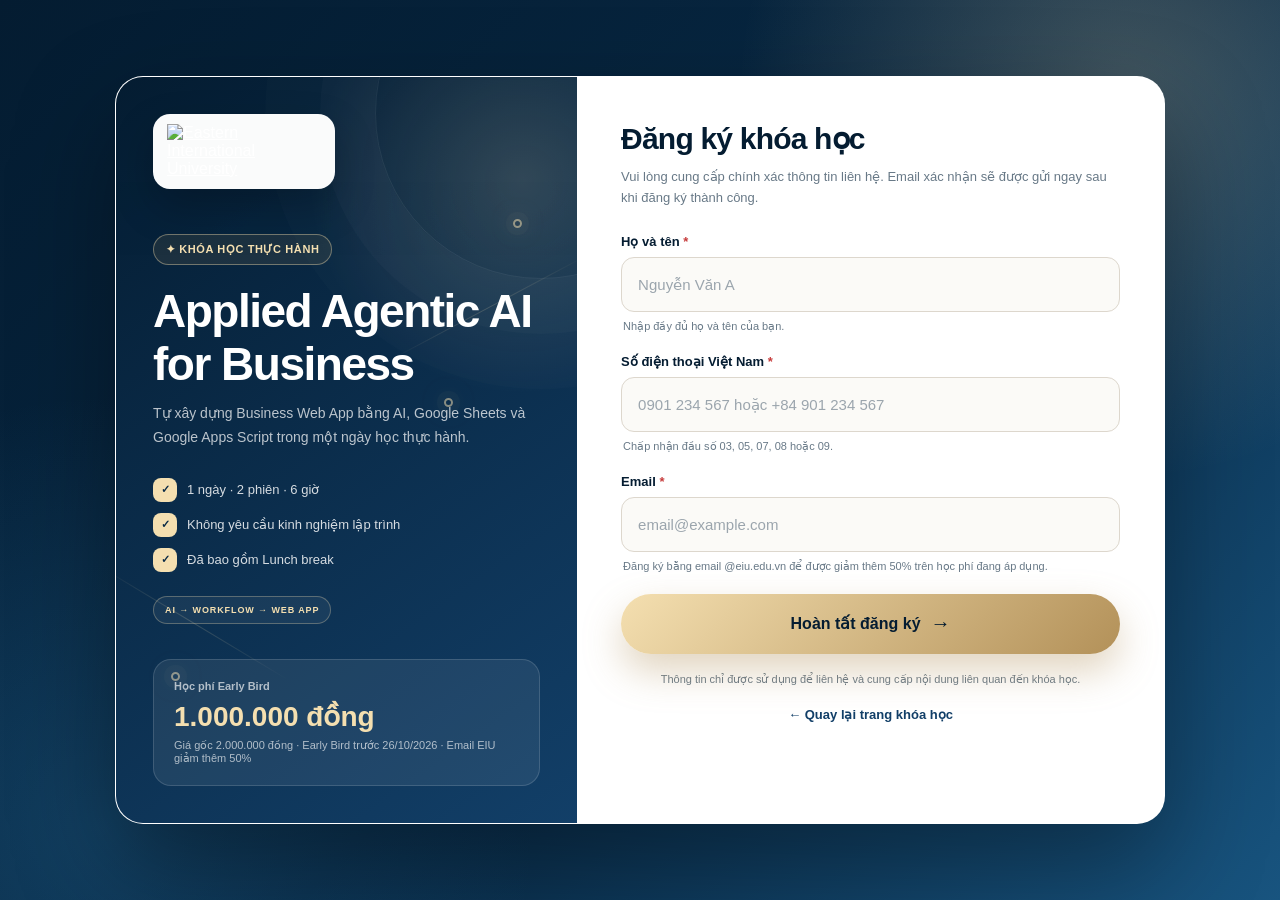
==== public/register/index.html @ 5940f8a1 "Add files via upload" ====
<!DOCTYPE html>
<html lang="vi">
<head>
  <base target="_top">

  <meta charset="UTF-8">

  <meta
    name="viewport"
    content="width=device-width, initial-scale=1, viewport-fit=cover"
  >

  <meta
    name="description"
    content="Đăng ký khóa học Applied Agentic AI for Business tại EIU."
  >

  <meta
    name="theme-color"
    content="#082945"
  >

  <link rel="icon" href="/assets/logo-eiu.png" type="image/png">

  <title>Đăng ký khóa học</title>

  <style>
    :root {
      --navy-950: #041c31;
      --navy-900: #082945;
      --navy-800: #123f68;
      --navy-700: #18547f;

      --gold-700: #9d7944;
      --gold-600: #b39159;
      --gold-300: #e9ca8b;
      --gold-200: #f4dfb0;

      --white: #ffffff;
      --cream: #f7f4ed;
      --cream-soft: #fbfaf7;

      --text: #17324a;
      --muted: #687987;
      --border: #ddd7cd;

      --success: #168357;
      --warning: #a76d13;
      --error: #c63a3a;
    }

    * {
      box-sizing: border-box;
    }

    body,
    button,
    input {
      font-family:
        Inter,
        -apple-system,
        BlinkMacSystemFont,
        "Segoe UI",
        Arial,
        sans-serif;
    }

    body {
      min-width: 320px;
      min-height: 100vh;

      margin: 0;
      padding: 28px;

      display: grid;
      place-items: center;

      color: var(--text);

      background:
        radial-gradient(
          circle at 88% 10%,
          rgba(244, 223, 176, 0.24),
          transparent 28%
        ),

        radial-gradient(
          circle at 8% 92%,
          rgba(45, 127, 180, 0.28),
          transparent 30%
        ),

        linear-gradient(
          135deg,
          var(--navy-950),
          var(--navy-900) 55%,
          var(--navy-700)
        );

      -webkit-font-smoothing: antialiased;
    }

    a {
      color: inherit;
    }

    .register-shell {
      width: min(1050px, 100%);

      display: grid;

      grid-template-columns:
        minmax(320px, 0.88fr)
        minmax(430px, 1.12fr);

      overflow: hidden;

      border:
        1px solid
        rgba(255, 255, 255, 0.16);

      border-radius: 28px;

      background: var(--white);

      box-shadow:
        0 42px 100px
        rgba(0, 0, 0, 0.34);
    }

    /* COURSE PANEL */

    .course-panel {
      position: relative;

      overflow: hidden;

      display: flex;
      flex-direction: column;

      padding: 37px;

      color: var(--white);

      background:
        radial-gradient(
          circle at 88% 14%,
          rgba(244, 223, 176, 0.17),
          transparent 28%
        ),

        linear-gradient(
          145deg,
          var(--navy-950),
          var(--navy-800)
        );
    }

    .course-panel::before {
      content: "";

      position: absolute;

      top: -130px;
      right: -130px;

      width: 330px;
      height: 330px;

      border:
        1px solid
        rgba(255, 255, 255, 0.07);

      border-radius: 50%;

      box-shadow:
        0 0 0 55px
        rgba(255, 255, 255, 0.021),

        0 0 0 110px
        rgba(255, 255, 255, 0.012);
    }

    .logo-box {
      position: relative;
      z-index: 2;

      width: fit-content;

      display: inline-flex;
      align-items: center;
      justify-content: center;

      min-height: 70px;

      padding: 10px 14px;

      overflow: hidden;

      border-radius: 17px;

      background:
        rgba(255, 255, 255, 0.98);

      box-shadow:
        0 17px 40px
        rgba(0, 0, 0, 0.22);
    }

    .official-logo {
      display: block;

      width: 154px;
      height: auto;

      object-fit: contain;
    }

    .course-content {
      position: relative;
      z-index: 2;

      margin-top: 45px;
    }

    .course-label {
      display: inline-flex;
      align-items: center;

      gap: 7px;

      padding: 8px 12px;

      color: var(--gold-200);

      border:
        1px solid
        rgba(244, 223, 176, 0.40);

      border-radius: 999px;

      background:
        rgba(179, 145, 89, 0.12);

      font-size: 11px;
      font-weight: 800;
      letter-spacing: 0.6px;

      text-transform: uppercase;
    }

    .course-content h1 {
      margin: 20px 0 11px;

      font-size:
        clamp(
          32px,
          4vw,
          46px
        );

      line-height: 1.15;
      letter-spacing: -1.5px;
    }

    .course-content > p {
      margin: 0;

      color:
        rgba(255, 255, 255, 0.72);

      font-size: 14px;
      line-height: 1.7;
    }

    .course-features {
      display: grid;

      gap: 11px;

      margin-top: 28px;
    }

    .course-feature {
      display: flex;
      align-items: center;

      gap: 10px;

      color:
        rgba(255, 255, 255, 0.83);

      font-size: 13px;
    }

    .feature-check {
      width: 24px;
      height: 24px;

      display: grid;
      place-items: center;

      flex: 0 0 auto;

      color: var(--navy-900);

      border-radius: 8px;

      background: var(--gold-200);

      font-size: 11px;
      font-weight: 900;
    }

    .price-summary {
      position: relative;
      z-index: 2;

      margin-top: auto;
      padding-top: 35px;
    }

    .price-box {
      padding: 20px;

      border:
        1px solid
        rgba(255, 255, 255, 0.14);

      border-radius: 18px;

      background:
        rgba(255, 255, 255, 0.075);
    }

    .price-box small {
      display: block;

      color:
        rgba(255, 255, 255, 0.66);

      font-size: 11px;
      font-weight: 700;
    }

    .current-price {
      display: block;

      margin-top: 7px;

      color: var(--gold-200);

      font-size: 28px;
      line-height: 1.2;
    }

    .price-description {
      display: block;

      margin-top: 6px;

      color:
        rgba(255, 255, 255, 0.65);

      font-size: 11px;

      transform-origin: left center;

      will-change:
        transform,
        opacity,
        text-shadow;

      animation:
        eiuOfferMoving
        1.8s ease-in-out infinite;
    }

    @keyframes eiuOfferMoving {
      0%,
      100% {
        transform:
          translateX(0)
          scale(1);

        opacity: 0.78;
        text-shadow: none;
      }

      50% {
        transform:
          translateX(7px)
          scale(1.035);

        opacity: 1;

        text-shadow:
          0 0 12px
          rgba(244, 223, 176, 0.72);
      }
    }

    .price-box.eiu-active {
      border-color:
        rgba(244, 223, 176, 0.55);

      background:
        rgba(179, 145, 89, 0.17);

      animation:
        priceHighlight
        0.55s ease;
    }

    @keyframes priceHighlight {
      0% {
        transform: scale(0.96);
      }

      60% {
        transform: scale(1.025);
      }

      100% {
        transform: scale(1);
      }
    }

    /* FORM PANEL */

    .form-panel {
      padding: 42px 44px;

      background: var(--white);
    }

    .form-heading {
      margin-bottom: 25px;
    }

    .form-heading h2 {
      margin: 0 0 8px;

      color: var(--navy-950);

      font-size: 30px;
      line-height: 1.3;
      letter-spacing: -0.8px;
    }

    .form-heading p {
      margin: 0;

      color: var(--muted);

      font-size: 13px;
      line-height: 1.65;
    }

    .field {
      margin-bottom: 18px;
    }

    label {
      display: block;

      margin-bottom: 8px;

      color: var(--navy-950);

      font-size: 13px;
      font-weight: 800;
    }

    .required {
      color: var(--error);
    }

    input {
      width: 100%;
      height: 55px;

      padding: 0 16px;

      color: var(--text);

      border:
        1px solid
        var(--border);

      border-radius: 13px;

      outline: none;

      background: var(--cream-soft);

      font-size: 15px;

      transition:
        border-color 0.2s ease,
        box-shadow 0.2s ease,
        background 0.2s ease;
    }

    input:hover {
      background: var(--white);
    }

    input:focus {
      border-color: var(--navy-800);

      background: var(--white);

      box-shadow:
        0 0 0 4px
        rgba(18, 63, 104, 0.10);
    }

    input.invalid {
      border-color: var(--error);

      box-shadow:
        0 0 0 4px
        rgba(198, 58, 58, 0.08);
    }

    input.valid {
      border-color: var(--success);
    }

    input::placeholder {
      color: #9ba5ad;
    }

    .field-help {
      min-height: 18px;

      margin: 6px 2px 0;

      color: var(--muted);

      font-size: 11px;
      line-height: 1.5;
    }

    .field-help.error {
      color: var(--error);
      font-weight: 650;
    }

    .field-help.success {
      color: var(--success);
      font-weight: 750;
    }

    .honeypot {
      position: absolute;

      left: -10000px;

      width: 1px;
      height: 1px;

      opacity: 0;

      pointer-events: none;
    }

    /* SUBMIT BUTTON */

    .submit-button {
      position: relative;

      width: 100%;
      min-height: 60px;

      display: flex;
      align-items: center;
      justify-content: center;

      gap: 10px;

      margin-top: 8px;
      padding: 15px 24px;

      overflow: hidden;

      color: var(--navy-950);

      border: 0;
      border-radius: 999px;

      background:
        linear-gradient(
          135deg,
          var(--gold-200),
          var(--gold-600)
        );

      box-shadow:
        0 17px 38px
        rgba(179, 145, 89, 0.39);

      font-size: 16px;
      font-weight: 900;

      cursor: pointer;

      transition:
        transform 0.2s ease,
        box-shadow 0.2s ease,
        opacity 0.2s ease;
    }

    .submit-button::before {
      content: "";

      position: absolute;

      top: 0;
      bottom: 0;
      left: -45%;

      width: 38%;

      background:
        linear-gradient(
          90deg,
          transparent,
          rgba(255, 255, 255, 0.55),
          transparent
        );

      transform: skewX(-18deg);

      animation:
        buttonShine
        3.2s ease-in-out infinite;
    }

    .submit-button:hover:not(:disabled) {
      transform: translateY(-3px);

      box-shadow:
        0 22px 46px
        rgba(179, 145, 89, 0.49);
    }

    .submit-button:disabled {
      opacity: 0.70;
      cursor: wait;
    }

    .button-content {
      position: relative;
      z-index: 2;

      display: flex;
      align-items: center;
      justify-content: center;

      gap: 10px;
    }

    .button-arrow {
      display: inline-block;

      font-size: 20px;

      animation:
        arrowMoving
        1.15s ease-in-out infinite;
    }

    @keyframes buttonShine {
      0%,
      40% {
        left: -45%;
      }

      70%,
      100% {
        left: 125%;
      }
    }

    @keyframes arrowMoving {
      0%,
      100% {
        transform: translateX(0);
      }

      50% {
        transform: translateX(6px);
      }
    }

    .spinner {
      width: 19px;
      height: 19px;

      display: none;

      border:
        2px solid
        rgba(8, 41, 69, 0.22);

      border-top-color: var(--navy-950);

      border-radius: 50%;

      animation:
        spinnerRotation
        0.72s linear infinite;
    }

    .submit-button.loading .spinner {
      display: block;
    }

    .submit-button.loading .button-arrow {
      display: none;
    }

    @keyframes spinnerRotation {
      to {
        transform: rotate(360deg);
      }
    }

    .processing-note {
      display: none;

      margin: 13px 0 0;

      color: var(--muted);

      text-align: center;

      font-size: 11px;
    }

    .processing-note.visible {
      display: block;
    }

    /* MESSAGES */

    .message {
      display: none;

      margin-bottom: 20px;
      padding: 14px 16px;

      border-radius: 12px;

      font-size: 13px;
      line-height: 1.55;
    }

    .message.visible {
      display: block;
    }

    .message.error {
      color: #982929;

      border:
        1px solid
        #efc3c3;

      background: #fff0f0;
    }

    .message.warning {
      color: #78500f;

      border:
        1px solid
        #ebd19e;

      background: #fff7e9;
    }

    .message-title {
      display: block;

      margin-bottom: 3px;

      font-weight: 900;
    }

    .privacy-note {
      margin: 17px 0 0;

      color: var(--muted);

      text-align: center;

      font-size: 11px;
      line-height: 1.6;
    }

    .back-row {
      margin-top: 17px;

      text-align: center;
    }

    .back-link {
      color: var(--navy-800);

      font-size: 13px;
      font-weight: 750;

      text-decoration: none;
    }

    .back-link:hover {
      text-decoration: underline;
    }

    /* SUCCESS PANEL */

    .success-panel {
      display: none;

      min-height: 500px;

      align-items: center;
      justify-content: center;

      text-align: center;
    }

    .success-panel.visible {
      display: flex;
    }

    .success-content {
      width: 100%;
      max-width: 480px;
    }

    .success-icon {
      width: 78px;
      height: 78px;

      display: grid;
      place-items: center;

      margin: 0 auto 20px;

      color: var(--white);

      border-radius: 50%;

      background: var(--success);

      box-shadow:
        0 15px 35px
        rgba(22, 131, 87, 0.27);

      font-size: 35px;
      font-weight: 900;
    }

    .success-panel h2 {
      margin: 0 0 10px;

      color: var(--navy-950);

      font-size: 29px;
      line-height: 1.3;
    }

    .success-panel p {
      margin: 0;

      color: var(--muted);

      line-height: 1.7;
    }

    .success-email {
      margin-top: 17px;
      padding: 13px 15px;

      border:
        1px solid
        #dbe7df;

      border-radius: 13px;

      color: #176747;

      background: #eefaf4;

      font-size: 12px;
      font-weight: 750;
    }

    .success-email.warning {
      color: #78500f;

      border-color: #ebd19e;

      background: #fff7e9;
    }

    .success-discount {
      display: none;

      margin-top: 14px;
      padding: 15px;

      color: #71500f;

      border:
        1px solid
        #ecd49c;

      border-radius: 14px;

      background: #fff7e4;

      font-size: 13px;
      font-weight: 750;
    }

    .success-discount.visible {
      display: block;
    }

    .success-back-link {
      display: inline-block;

      margin-top: 25px;

      color: var(--navy-800);

      font-size: 13px;
      font-weight: 800;

      text-decoration: none;
    }

    .success-back-link:hover {
      text-decoration: underline;
    }

    /* VIETQR */

    .payment-qr-card {
      display: none;

      margin-top: 18px;
      padding: 20px;

      border:
        1px solid
        var(--border);

      border-radius: 18px;

      background:
        linear-gradient(
          180deg,
          #ffffff,
          #fbfaf7
        );

      box-shadow:
        0 13px 32px
        rgba(8, 41, 69, 0.08);

      text-align: center;
    }

    .payment-qr-card.visible {
      display: block;
    }

    .payment-qr-card h3 {
      margin: 0 0 7px;

      color: var(--navy-950);

      font-size: 19px;
      line-height: 1.4;
    }

    .payment-qr-description {
      margin: 0;

      color: var(--muted);

      font-size: 12px;
      line-height: 1.6;
    }

    .payment-qr-code {
      width: 282px;
      min-height: 282px;

      display: grid;
      place-items: center;

      margin: 18px auto 0;
      padding: 10px;

      border:
        1px solid
        #e4ded4;

      border-radius: 16px;

      background: #ffffff;
    }

    .payment-qr-code img {
      display: block;

      width: 260px;
      height: 260px;

      max-width: 100%;

      margin: 0 auto;

      object-fit: contain;
    }

    .payment-qr-code.failed {
      display: none;
    }

    .qr-loading {
      color: var(--muted);

      font-size: 12px;
      line-height: 1.6;
    }

    .payment-download-hint {
      display: none;

      margin: 14px auto 0;

      max-width: 370px;

      color: var(--muted);

      font-size: 11px;
      line-height: 1.65;
    }

    .payment-download-hint.visible {
      display: block;
    }

    .download-qr-button,
    .manual-transfer-button {
      display: none;

      align-items: center;
      justify-content: center;

      gap: 8px;

      min-height: 48px;

      margin: 14px auto 0;
      padding: 11px 20px;

      border-radius: 999px;

      font-size: 13px;
      font-weight: 850;

      cursor: pointer;

      transition:
        transform 0.2s ease,
        box-shadow 0.2s ease,
        opacity 0.2s ease,
        background 0.2s ease;
    }

    .download-qr-button {
      color: var(--white);

      border: 0;

      background:
        linear-gradient(
          135deg,
          var(--navy-800),
          var(--navy-700)
        );

      box-shadow:
        0 13px 28px
        rgba(18, 63, 104, 0.24);
    }

    .manual-transfer-button {
      color: var(--navy-900);

      border:
        1px solid
        rgba(18, 63, 104, 0.24);

      background: var(--white);

      box-shadow:
        0 10px 24px
        rgba(18, 63, 104, 0.10);
    }

    .download-qr-button.visible,
    .manual-transfer-button.visible {
      display: inline-flex;
    }

    .download-qr-button:hover:not(:disabled),
    .manual-transfer-button:hover:not(:disabled) {
      transform: translateY(-2px);
    }

    .download-qr-button:hover:not(:disabled) {
      box-shadow:
        0 17px 34px
        rgba(18, 63, 104, 0.31);
    }

    .manual-transfer-button:hover:not(:disabled) {
      background: var(--cream-soft);

      box-shadow:
        0 14px 30px
        rgba(18, 63, 104, 0.16);
    }

    .download-qr-button:disabled,
    .manual-transfer-button:disabled {
      opacity: 0.65;
      cursor: wait;
    }

    .download-status {
      min-height: 17px;

      margin: 8px 0 0;

      color: var(--muted);

      font-size: 10px;
      line-height: 1.5;
    }

    .download-status.success {
      color: var(--success);
      font-weight: 700;
    }

    .download-status.warning {
      color: var(--warning);
      font-weight: 700;
    }

    /*
     * Thông tin dự phòng được ẩn.
     * Chỉ hiện khi ảnh VietQR không tải được.
     */
    .payment-details {
      display: none;

      gap: 9px;

      margin-top: 17px;

      text-align: left;
    }

    .payment-details.visible {
      display: grid;
    }

    .payment-detail-row {
      display: grid;

      grid-template-columns:
        minmax(135px, 0.8fr)
        minmax(0, 1.2fr);

      gap: 12px;
      align-items: start;

      padding: 10px 12px;

      border:
        1px solid
        #e8e3da;

      border-radius: 11px;

      background: #ffffff;

      font-size: 12px;
      line-height: 1.55;
    }

    .payment-detail-row span {
      color: var(--muted);
      font-weight: 650;
    }

    .payment-detail-row strong {
      color: var(--navy-950);

      overflow-wrap: anywhere;
    }

    .payment-detail-row.highlight {
      border-color: #ecd49c;

      background: #fff7e4;
    }

    .payment-detail-row.highlight strong {
      color: #71500f;
    }

    .payment-qr-note {
      display: none;

      margin: 14px 0 0;

      color: var(--error);

      font-size: 11px;
      font-weight: 650;
      line-height: 1.6;
    }

    .payment-qr-note.visible {
      display: block;
    }

    /* EIU DISCOUNT POPUP */

    .discount-overlay {
      position: fixed;
      z-index: 3000;

      inset: 0;

      display: grid;
      place-items: center;

      padding: 20px;

      opacity: 0;
      visibility: hidden;

      background:
        rgba(3, 22, 36, 0.70);

      backdrop-filter: blur(7px);

      transition:
        opacity 0.25s ease,
        visibility 0.25s ease;
    }

    .discount-overlay.visible {
      opacity: 1;
      visibility: visible;
    }

    .discount-popup {
      position: relative;

      width: min(440px, 100%);

      overflow: hidden;

      padding:
        33px 28px 30px;

      color: var(--text);

      border:
        1px solid
        rgba(255, 255, 255, 0.62);

      border-radius: 25px;

      background: var(--white);

      box-shadow:
        0 35px 85px
        rgba(0, 0, 0, 0.37);

      text-align: center;

      transform:
        translateY(18px)
        scale(0.94);

      transition:
        transform 0.27s ease;
    }

    .discount-overlay.visible
    .discount-popup {
      transform:
        translateY(0)
        scale(1);
    }

    .confetti {
      position: absolute;

      inset: 0;

      overflow: hidden;

      pointer-events: none;
    }

    .confetti span {
      position: absolute;

      top: -20px;

      width: 8px;
      height: 15px;

      border-radius: 3px;

      background: var(--gold-600);

      animation:
        confettiFall
        2.6s linear infinite;
    }

    .confetti span:nth-child(1) {
      left: 8%;
      animation-delay: 0.1s;
    }

    .confetti span:nth-child(2) {
      left: 20%;
      background: var(--navy-700);
      animation-delay: 0.8s;
    }

    .confetti span:nth-child(3) {
      left: 36%;
      background: #e56868;
      animation-delay: 0.3s;
    }

    .confetti span:nth-child(4) {
      left: 52%;
      background: #45a678;
      animation-delay: 1.1s;
    }

    .confetti span:nth-child(5) {
      left: 68%;
      background: var(--gold-300);
      animation-delay: 0.55s;
    }

    .confetti span:nth-child(6) {
      left: 82%;
      background: #2d7fb4;
      animation-delay: 1.4s;
    }

    .confetti span:nth-child(7) {
      left: 92%;
      background: #e56868;
      animation-delay: 0.25s;
    }

    @keyframes confettiFall {
      0% {
        opacity: 0;

        transform:
          translateY(-15px)
          rotate(0);
      }

      15% {
        opacity: 1;
      }

      100% {
        opacity: 0;

        transform:
          translateY(330px)
          rotate(540deg);
      }
    }

    .discount-icon {
      position: relative;
      z-index: 2;

      width: 82px;
      height: 82px;

      display: grid;
      place-items: center;

      margin: 0 auto 18px;

      border-radius: 50%;

      background:
        linear-gradient(
          145deg,
          #fff2c8,
          var(--gold-300)
        );

      box-shadow:
        0 15px 33px
        rgba(179, 145, 89, 0.29);

      font-size: 39px;

      animation:
        happyBounce
        1.1s ease-in-out infinite;
    }

    @keyframes happyBounce {
      0%,
      100% {
        transform:
          translateY(0)
          rotate(-2deg);
      }

      50% {
        transform:
          translateY(-7px)
          rotate(2deg);
      }
    }

    .discount-popup h2 {
      position: relative;
      z-index: 2;

      margin: 0 0 10px;

      color: var(--navy-950);

      font-size: 28px;
      line-height: 1.3;
    }

    .discount-popup p {
      position: relative;
      z-index: 2;

      margin: 0;

      color: var(--muted);

      line-height: 1.65;
    }

    .discount-price {
      position: relative;
      z-index: 2;

      margin-top: 18px;
      padding: 14px;

      border:
        1px solid
        #ecd49c;

      border-radius: 14px;

      color: #71500f;

      background: #fff7e4;

      font-weight: 900;
    }

    .popup-note {
      position: relative;
      z-index: 2;

      display: block;

      margin-top: 14px;

      color: var(--muted);

      font-size: 11px;
    }

    @media (max-width: 850px) {
      body {
        padding: 18px;
      }

      .register-shell {
        grid-template-columns: 1fr;

        max-width: 640px;
      }

      .course-panel {
        min-height: auto;
      }

      .price-summary {
        margin-top: 30px;
        padding-top: 0;
      }
    }

    @media (max-width: 580px) {
      body {
        display: block;

        padding: 10px;
      }

      .register-shell {
        border-radius: 21px;
      }

      .course-panel {
        padding:
          25px 22px 27px;
      }

      .logo-box {
        min-height: 60px;

        padding: 7px 10px;

        border-radius: 13px;
      }

      .official-logo {
        width: 130px;
      }

      .course-content {
        margin-top: 29px;
      }

      .course-content h1 {
        font-size: 33px;
      }

      .course-features {
        margin-top: 21px;
      }

      .form-panel {
        padding:
          30px 22px 32px;
      }

      .form-heading h2 {
        font-size: 26px;
      }

      .success-panel {
        min-height: 440px;
      }

      .payment-qr-card {
        padding: 17px 13px;
      }

      .payment-qr-code {
        width: 242px;
        min-height: 242px;
      }

      .payment-qr-code img {
        width: 220px;
        height: 220px;
      }

      .payment-detail-row {
        grid-template-columns: 1fr;

        gap: 3px;
      }

      .download-qr-button,
      .manual-transfer-button {
        width: 100%;
      }
    }

    @media (
      prefers-reduced-motion: reduce
    ) {
      *,
      *::before,
      *::after {
        animation-duration:
          0.01ms !important;

        animation-iteration-count:
          1 !important;

        scroll-behavior:
          auto !important;
      }
    }

    /* CLOUDFLARE EDITION — AI VISUAL ENHANCEMENTS */

    .course-ai-network {
      position: absolute;
      inset: 0;
      z-index: 1;
      overflow: hidden;
      pointer-events: none;
      opacity: .72;
    }

    .course-ai-network span {
      position: absolute;
      width: 9px;
      height: 9px;
      border: 2px solid rgba(244, 223, 176, .75);
      border-radius: 50%;
      box-shadow:
        0 0 0 7px rgba(244, 223, 176, .035),
        0 0 24px rgba(244, 223, 176, .38);
      animation: registerNodePulse 3.7s ease-in-out infinite;
    }

    .course-ai-network span:nth-child(1) { top: 19%; right: 12%; }
    .course-ai-network span:nth-child(2) { top: 43%; right: 27%; animation-delay: .9s; }
    .course-ai-network span:nth-child(3) { bottom: 19%; left: 12%; animation-delay: 1.8s; }

    .course-ai-network::before,
    .course-ai-network::after {
      content: "";
      position: absolute;
      width: 230px;
      height: 1px;
      background:
        linear-gradient(
          90deg,
          transparent,
          rgba(244, 223, 176, .26),
          transparent
        );
      animation: registerLineGlow 4.6s ease-in-out infinite;
    }

    .course-ai-network::before {
      top: 31%;
      right: -25px;
      transform: rotate(-28deg);
    }

    .course-ai-network::after {
      bottom: 27%;
      left: -40px;
      transform: rotate(31deg);
      animation-delay: 1.4s;
    }

    .course-content::after {
      content: "AI → WORKFLOW → WEB APP";
      display: inline-flex;
      margin-top: 24px;
      padding: 8px 11px;
      color: var(--gold-200);
      border: 1px solid rgba(244, 223, 176, .30);
      border-radius: 999px;
      background: rgba(255, 255, 255, .055);
      font-size: 9px;
      font-weight: 900;
      letter-spacing: .9px;
    }

    @keyframes registerNodePulse {
      0%, 100% { transform: scale(.72); opacity: .28; }
      50% { transform: scale(1.18); opacity: 1; }
    }

    @keyframes registerLineGlow {
      0%, 100% { opacity: .15; }
      50% { opacity: .78; }
    }

  </style>

  <link rel="stylesheet" href="/assets/motion.css">
</head>

<body>

  <main class="register-shell">

    <section class="course-panel">
      <div class="course-ai-network" aria-hidden="true">
        <span></span>
        <span></span>
        <span></span>
      </div>

      <a
        class="logo-box"
        href="/"
        aria-label="Quay lại trang khóa học"
      >
        <img
          class="official-logo"
          src="/assets/logo-eiu.png"
          width="219"
          height="79"
          alt="Eastern International University"
          decoding="async"
          fetchpriority="high"
        >
      </a>

      <div class="course-content">

        <div class="course-label">
          ✦ Khóa học thực hành
        </div>

        <h1>
          Applied Agentic AI for Business
        </h1>

        <p>
          Tự xây dựng Business Web App bằng AI,
          Google Sheets và Google Apps Script
          trong một ngày học thực hành.
        </p>

        <div class="course-features">

          <div class="course-feature">
            <span class="feature-check">✓</span>
            <span>1 ngày · 2 phiên · 6 giờ</span>
          </div>

          <div class="course-feature">
            <span class="feature-check">✓</span>
            <span>Không yêu cầu kinh nghiệm lập trình</span>
          </div>

          <div class="course-feature">
            <span class="feature-check">✓</span>
            <span>Đã bao gồm Lunch break</span>
          </div>

        </div>

      </div>

      <div class="price-summary">

        <div
          id="priceBox"
          class="price-box"
        >

          <small id="priceAudience">
            Học phí Early Bird
          </small>

          <strong
            id="currentPrice"
            class="current-price"
          >
            1.000.000 đồng
          </strong>

          <span
            id="priceDescription"
            class="price-description"
          >
            Giá gốc 2.000.000 đồng · Early Bird trước 26/10/2026 ·
            Email EIU giảm thêm 50%
          </span>

        </div>

      </div>

    </section>

    <section class="form-panel">

      <div id="formArea">

        <div class="form-heading">

          <h2>
            Đăng ký khóa học
          </h2>

          <p>
            Vui lòng cung cấp chính xác thông tin liên hệ.
            Email xác nhận sẽ được gửi ngay sau khi đăng ký thành công.
          </p>

        </div>

        <div
          id="message"
          class="message"
          role="alert"
          aria-live="polite"
        ></div>

        <form
          id="registrationForm"
          novalidate
        >

          <div class="field">

            <label for="fullName">
              Họ và tên
              <span class="required">*</span>
            </label>

            <input
              id="fullName"
              name="fullName"
              type="text"
              maxlength="100"
              autocomplete="name"
              placeholder="Nguyễn Văn A"
              required
            >

            <div
              id="fullNameHelp"
              class="field-help"
            >
              Nhập đầy đủ họ và tên của bạn.
            </div>

          </div>

          <div class="field">

            <label for="phone">
              Số điện thoại Việt Nam
              <span class="required">*</span>
            </label>

            <input
              id="phone"
              name="phone"
              type="tel"
              maxlength="18"
              autocomplete="tel"
              inputmode="tel"
              placeholder="0901 234 567 hoặc +84 901 234 567"
              required
            >

            <div
              id="phoneHelp"
              class="field-help"
            >
              Chấp nhận đầu số 03, 05, 07, 08 hoặc 09.
            </div>

          </div>

          <div class="field">

            <label for="email">
              Email
              <span class="required">*</span>
            </label>

            <input
              id="email"
              name="email"
              type="email"
              maxlength="150"
              autocomplete="email"
              inputmode="email"
              placeholder="email@example.com"
              required
            >

            <div
              id="emailHelp"
              class="field-help"
            >
              Đăng ký bằng email @eiu.edu.vn để được giảm thêm 50%
              trên học phí đang áp dụng.
            </div>

          </div>

          <div
            class="honeypot"
            aria-hidden="true"
          >

            <label for="website">
              Website
            </label>

            <input
              id="website"
              name="website"
              type="text"
              tabindex="-1"
              autocomplete="off"
            >

          </div>

          <button
            id="submitButton"
            class="submit-button"
            type="submit"
          >

            <span class="button-content">

              <span class="spinner"></span>

              <span id="buttonText">
                Hoàn tất đăng ký
              </span>

              <span
                class="button-arrow"
                aria-hidden="true"
              >
                →
              </span>

            </span>

          </button>

          <div
            id="processingNote"
            class="processing-note"
            aria-live="polite"
          >
            Hệ thống đang lưu thông tin
            và gửi email xác nhận…
          </div>

          <p class="privacy-note">
            Thông tin chỉ được sử dụng để liên hệ
            và cung cấp nội dung liên quan đến khóa học.
          </p>

          <div class="back-row">

            <a
              class="back-link"
              href="/"
            >
              ← Quay lại trang khóa học
            </a>

          </div>

        </form>

      </div>

      <div
        id="successPanel"
        class="success-panel"
        aria-live="polite"
      >

        <div class="success-content">

          <div class="success-icon">
            ✓
          </div>

          <h2>
            Đăng ký thành công
          </h2>

          <p id="successMessage">
            Thông tin của bạn đã được ghi nhận.
            Ban tổ chức sẽ liên hệ trong thời gian sớm nhất.
          </p>

          <div
            id="successEmail"
            class="success-email"
          >
            Email xác nhận đã được gửi
            đến địa chỉ bạn cung cấp.
          </div>

          <div
            id="successDiscount"
            class="success-discount"
          >
            🎉 Email EIU được giảm thêm 50% học phí.
          </div>

          <div
            id="paymentQrCard"
            class="payment-qr-card"
            aria-live="polite"
          >

            <h3 id="paymentQrTitle">
              Quét mã VietQR để chuyển khoản
            </h3>

            <p
              id="paymentQrDescription"
              class="payment-qr-description"
            >
              Ứng dụng ngân hàng sẽ tự điền người nhận,
              số tiền và nội dung chuyển khoản.
            </p>

            <div
              id="paymentQr"
              class="payment-qr-code"
              role="img"
              aria-label="Mã VietQR chuyển khoản học phí"
            >
              <span class="qr-loading">
                Đang tạo mã VietQR…
              </span>
            </div>

            <p
              id="paymentDownloadHint"
              class="payment-download-hint"
            >
              Nếu không tiện quét trực tiếp, bạn có thể lưu ảnh QR
              vào điện thoại rồi tải ảnh lên ứng dụng ngân hàng để thanh toán.
            </p>

            <button
              id="downloadQrButton"
              class="download-qr-button"
              type="button"
            >
              <span aria-hidden="true">📱</span>
              <span>Lưu ảnh vào điện thoại</span>
            </button>

            <button
              id="manualTransferButton"
              class="manual-transfer-button"
              type="button"
              aria-expanded="false"
              aria-controls="paymentDetails"
            >
              <span aria-hidden="true">⌨</span>
              <span id="manualTransferButtonText">
                Chuyển khoản thủ công
              </span>
            </button>

            <p
              id="downloadQrStatus"
              class="download-status"
              aria-live="polite"
            ></p>

            <!--
              Chỉ hiện nếu ảnh VietQR không tải được.
            -->
            <div
              id="paymentDetails"
              class="payment-details"
            >

              <div
                class="payment-detail-row highlight"
              >
                <span>Học phí</span>

                <strong id="paymentTuition">
                  Đang cập nhật
                </strong>
              </div>

              <div class="payment-detail-row">
                <span>Ngân hàng</span>

                <strong id="paymentBank">
                  BIDV
                </strong>
              </div>

              <div class="payment-detail-row">
                <span>Số tài khoản</span>

                <strong id="paymentAccount">
                  65010000556422
                </strong>
              </div>

              <div class="payment-detail-row">
                <span>Nội dung chuyển khoản</span>

                <strong id="paymentContent">
                  Đang cập nhật
                </strong>
              </div>

            </div>

            <p
              id="paymentQrNote"
              class="payment-qr-note"
            >
              Không thể tải mã VietQR.
              Vui lòng chuyển khoản theo thông tin hiển thị phía trên.
            </p>

          </div>

          <a
            class="success-back-link"
            href="/"
          >
            ← Quay lại trang khóa học
          </a>

        </div>

      </div>

    </section>

  </main>

  <div
    id="discountOverlay"
    class="discount-overlay"
    role="dialog"
    aria-modal="true"
    aria-labelledby="discountTitle"
    aria-describedby="discountDescription"
  >

    <div class="discount-popup">

      <div
        class="confetti"
        aria-hidden="true"
      >
        <span></span>
        <span></span>
        <span></span>
        <span></span>
        <span></span>
        <span></span>
        <span></span>
      </div>

      <div
        class="discount-icon"
        aria-hidden="true"
      >
        🎉
      </div>

      <h2 id="discountTitle">
        Chúc mừng bạn!
      </h2>

      <p id="discountDescription">
        Hệ thống đã nhận diện email EIU.
        Bạn được giảm thêm 50% trên mức học phí
        đang áp dụng.
      </p>

      <div id="discountPrice" class="discount-price">
        Học phí sau ưu đãi: 500.000 đồng
      </div>

      <span class="popup-note">
        Popup sẽ tự đóng sau vài giây.
        Bạn cũng có thể nhấp ra ngoài để đóng.
      </span>

    </div>

  </div>

  <script src="/assets/tuition-pricing.js"></script>
  <script>
    'use strict';

    /*
     * THÔNG TIN TÀI KHOẢN NHẬN HỌC PHÍ
     *
     * BIDV:
     * - Mã BIN VietQR: 970418
     * - Số tài khoản: 65010000556422
     */
    const PAYMENT_BANK_ID =
      '970418';

    const PAYMENT_BANK_NAME =
      'BIDV';

    const PAYMENT_ACCOUNT =
      '65010000556422';

    /*
     * Nội dung chuyển khoản có dạng:
     * TEN HOC VIEN EIUAA1234
     *
     * Trong đó 1234 là mã 4 số được tạo mới
     * cho từng lần đăng ký thành công.
     */
    const PAYMENT_REFERENCE_PREFIX =
      'EIUAA';

    /*
     * Lưu các mã đã sử dụng trên thiết bị này
     * để không lặp lại giữa các lần đăng ký.
     */
    const USED_PAYMENT_CODES_STORAGE_KEY =
      'eiuAgenticAiUsedPaymentCodesV1';

    /*
     * VietQR quy định nội dung chuyển khoản
     * tối đa 50 ký tự.
     */
    const MAX_TRANSFER_CONTENT_LENGTH =
      50;

    const registrationForm =
      document.getElementById(
        'registrationForm'
      );

    const formArea =
      document.getElementById(
        'formArea'
      );

    const fullNameInput =
      document.getElementById(
        'fullName'
      );

    const phoneInput =
      document.getElementById(
        'phone'
      );

    const emailInput =
      document.getElementById(
        'email'
      );

    const websiteInput =
      document.getElementById(
        'website'
      );

    const fullNameHelp =
      document.getElementById(
        'fullNameHelp'
      );

    const phoneHelp =
      document.getElementById(
        'phoneHelp'
      );

    const emailHelp =
      document.getElementById(
        'emailHelp'
      );

    const submitButton =
      document.getElementById(
        'submitButton'
      );

    const buttonText =
      document.getElementById(
        'buttonText'
      );

    const messageBox =
      document.getElementById(
        'message'
      );

    const processingNote =
      document.getElementById(
        'processingNote'
      );

    const successPanel =
      document.getElementById(
        'successPanel'
      );

    const successMessage =
      document.getElementById(
        'successMessage'
      );

    const successEmail =
      document.getElementById(
        'successEmail'
      );

    const successDiscount =
      document.getElementById(
        'successDiscount'
      );

    const paymentQrCard =
      document.getElementById(
        'paymentQrCard'
      );

    const paymentQr =
      document.getElementById(
        'paymentQr'
      );

    const paymentQrTitle =
      document.getElementById(
        'paymentQrTitle'
      );

    const paymentQrDescription =
      document.getElementById(
        'paymentQrDescription'
      );

    const paymentDownloadHint =
      document.getElementById(
        'paymentDownloadHint'
      );

    const downloadQrButton =
      document.getElementById(
        'downloadQrButton'
      );

    const downloadQrStatus =
      document.getElementById(
        'downloadQrStatus'
      );

    const manualTransferButton =
      document.getElementById(
        'manualTransferButton'
      );

    const manualTransferButtonText =
      document.getElementById(
        'manualTransferButtonText'
      );

    const paymentDetails =
      document.getElementById(
        'paymentDetails'
      );

    const paymentQrNote =
      document.getElementById(
        'paymentQrNote'
      );

    const paymentTuition =
      document.getElementById(
        'paymentTuition'
      );

    const paymentContent =
      document.getElementById(
        'paymentContent'
      );

    const paymentAccount =
      document.getElementById(
        'paymentAccount'
      );

    const paymentBank =
      document.getElementById(
        'paymentBank'
      );

    const discountOverlay =
      document.getElementById(
        'discountOverlay'
      );

    const discountPrice =
      document.getElementById(
        'discountPrice'
      );

    const priceBox =
      document.getElementById(
        'priceBox'
      );

    const priceAudience =
      document.getElementById(
        'priceAudience'
      );

    const currentPrice =
      document.getElementById(
        'currentPrice'
      );

    const priceDescription =
      document.getElementById(
        'priceDescription'
      );

    let isSubmitting =
      false;

    let progressTimer =
      null;

    let popupTimer =
      null;

    let discountPopupShown =
      false;

    updateEiuDiscount(false);
    window.setInterval(function () {
      if (!isSubmitting) updateEiuDiscount(false);
    }, 60000);
    document.addEventListener('visibilitychange', function () {
      if (!document.hidden && !isSubmitting) updateEiuDiscount(false);
    });

    /*
     * URL và tên tệp của QR hiện tại.
     */
    let currentQrUrl =
      '';

    let currentQrFileName =
      'VietQR-Agentic-AI.png';

    /*
     * Bộ nhớ dự phòng nếu trình duyệt
     * không cho phép sử dụng localStorage.
     */
    const usedPaymentCodesInMemory =
      new Set();

    fullNameInput.addEventListener(
      'input',
      function () {
        fullNameInput.value =
          fullNameInput.value
            .replace(
              /\s{2,}/g,
              ' '
            );

        clearFieldState(
          fullNameInput,
          fullNameHelp,
          'Nhập đầy đủ họ và tên của bạn.'
        );
      }
    );

    fullNameInput.addEventListener(
      'blur',
      validateFullName
    );

    phoneInput.addEventListener(
      'input',
      function () {
        phoneInput.value =
          phoneInput.value
            .replace(
              /[^\d+\s().-]/g,
              ''
            )
            .slice(
              0,
              18
            );

        clearFieldState(
          phoneInput,
          phoneHelp,
          'Chấp nhận đầu số 03, 05, 07, 08 hoặc 09.'
        );
      }
    );

    phoneInput.addEventListener(
      'blur',
      function () {
        validatePhone(
          true
        );
      }
    );

    emailInput.addEventListener(
      'input',
      function () {
        clearFieldState(
          emailInput,
          emailHelp,
          'Email @eiu.edu.vn giảm thêm 50% trên mức học phí đang áp dụng.'
        );

        updateEiuDiscount(
          false
        );
      }
    );

    emailInput.addEventListener(
      'blur',
      function () {
        validateEmail();

        updateEiuDiscount(
          true
        );
      }
    );

    registrationForm.addEventListener(
      'submit',
      function (event) {
        event.preventDefault();

        if (isSubmitting) {
          return;
        }

        hideMessage();

        const isNameValid =
          validateFullName();

        const isPhoneValid =
          validatePhone(
            true
          );

        const isEmailValid =
          validateEmail();

        if (
          !isNameValid ||
          !isPhoneValid ||
          !isEmailValid
        ) {
          showMessage(
            'Thông tin chưa hợp lệ',
            'Vui lòng kiểm tra lại các trường được đánh dấu.',
            'error'
          );

          focusFirstInvalidField();

          return;
        }

        /*
         * Tạo nội dung chuyển khoản trước khi gửi dữ liệu
         * để Code.gs lưu cùng dòng đăng ký trong Spreadsheet.
         */
        const submittedFullName =
          fullNameInput.value
            .replace(
              /\s+/g,
              ' '
            )
            .trim();

        const submittedTransferName =
          removeVietnameseDiacritics(
            submittedFullName
          )
            .toUpperCase()
            .replace(
              /[^A-Z0-9\s]/g,
              ' '
            )
            .replace(
              /\s+/g,
              ' '
            )
            .trim() ||
          'HOC VIEN';

        const submittedPaymentReference =
          PAYMENT_REFERENCE_PREFIX +
          generateUniqueFourDigitCode();

        const submittedMaximumNameLength =
          Math.max(
            1,
            MAX_TRANSFER_CONTENT_LENGTH -
            submittedPaymentReference.length -
            1
          );

        const submittedTransferContent =
          (
            submittedTransferName
              .substring(
                0,
                submittedMaximumNameLength
              )
              .trim() +
            ' ' +
            submittedPaymentReference
          )
            .replace(
              /\s+/g,
              ' '
            )
            .trim();

        const formData = {
          fullName:
            submittedFullName,

          phone:
            normalizeVietnamPhone(
              phoneInput.value
            ),

          email:
            emailInput.value
              .trim()
              .toLowerCase(),

          website:
            websiteInput.value
              .trim(),

          transferContent:
            submittedTransferContent
        };

        setLoading(
          true
        );

        fetch(
          '/api/register',
          {
            method:
              'POST',

            headers: {
              'Content-Type':
                'application/json',

              'Accept':
                'application/json'
            },

            cache:
              'no-store',

            body:
              JSON.stringify(
                formData
              )
          }
        )
          .then(
            async function (
              httpResponse
            ) {
              const responseText =
                await httpResponse.text();

              let responseData;

              try {
                responseData =
                  JSON.parse(
                    responseText
                  );

              } catch (parseError) {
                throw new Error(
                  'Máy chủ trả về dữ liệu không hợp lệ.'
                );
              }

              if (!httpResponse.ok) {
                throw new Error(
                  responseData &&
                  responseData.message
                    ? responseData.message
                    : 'Không thể kết nối máy chủ đăng ký.'
                );
              }

              return responseData;
            }
          )
          .then(
            handleRegistrationResponse
          )
          .catch(
            handleRegistrationFailure
          );
      }
    );

    downloadQrButton.addEventListener(
      'click',
      saveQrImageToPhone
    );

    manualTransferButton.addEventListener(
      'click',
      toggleManualTransferDetails
    );

    function handleRegistrationResponse(
      response
    ) {
      setLoading(
        false
      );

      if (
        response &&
        response.duplicate === true
      ) {
        showMessage(
          'Thông tin đã được đăng ký',
          response.message ||
            'Bạn không cần gửi lại biểu mẫu.',
          'warning'
        );

        return;
      }

      if (
        response &&
        response.busy === true
      ) {
        showMessage(
          'Hệ thống đang bận',
          response.message ||
            'Vui lòng thử lại sau vài giây.',
          'warning'
        );

        return;
      }

      if (
        !response ||
        response.success !== true
      ) {
        showMessage(
          'Chưa thể hoàn tất đăng ký',
          response &&
          response.message
            ? response.message
            : 'Vui lòng kiểm tra thông tin và thử lại.',
          'error'
        );

        return;
      }

      /*
       * Lưu tên trước khi reset form
       * để tạo nội dung chuyển khoản.
       */
      const registeredFullName =
        fullNameInput.value
          .replace(
            /\s+/g,
            ' '
          )
          .trim();

      hideDiscountPopup();

      registrationForm.reset();

      formArea.style.display =
        'none';

      successPanel.classList.add(
        'visible'
      );

      successMessage.textContent =
        response.message ||
        'Thông tin của bạn đã được ghi nhận. ' +
        'Ban tổ chức sẽ liên hệ trong thời gian sớm nhất.';

      successEmail.classList.toggle(
        'warning',
        response.emailSent !== true
      );

      successEmail.textContent =
        response.emailSent === true
          ? 'Email xác nhận đã được gửi đến địa chỉ bạn cung cấp.'
          : 'Đăng ký đã được lưu, nhưng email xác nhận chưa thể gửi. ' +
            'Ban tổ chức sẽ liên hệ lại với bạn.';

      successDiscount.classList.toggle(
        'visible',
        response.isEiu === true
      );

      if (response.isEiu === true) {
        successDiscount.textContent =
          '🎉 Email EIU giảm thêm 50%: học phí của bạn là ' +
          window.EiuCoursePricing.format(response.tuition) + '.';
      }

      renderPaymentQr({
        fullName:
          registeredFullName,

        tuition:
          Number(
            response.tuition || 0
          ),

        transferContent:
          String(
            response.transferContent || ''
          )
            .trim()
      });

      window.scrollTo({
        top: 0,
        behavior: 'smooth'
      });
    }

    function handleRegistrationFailure(
      error
    ) {
      setLoading(
        false
      );

      const errorMessage =
        error &&
        error.message
          ? error.message
          : 'Đã xảy ra lỗi kết nối. Vui lòng thử lại.';

      showMessage(
        'Không thể gửi đăng ký',
        errorMessage,
        'error'
      );
    }

    function validateFullName() {
      const value =
        fullNameInput.value
          .replace(
            /\s+/g,
            ' '
          )
          .trim();

      fullNameInput.value =
        value;

      const isValid =
        value.length >= 2 &&
        value.length <= 100 &&
        /[A-Za-zÀ-ỹ]/.test(
          value
        );

      if (!isValid) {
        setFieldError(
          fullNameInput,
          fullNameHelp,
          'Vui lòng nhập họ và tên hợp lệ.'
        );

        return false;
      }

      setFieldSuccess(
        fullNameInput,
        fullNameHelp,
        'Thông tin họ tên hợp lệ.'
      );

      return true;
    }

    function validatePhone(
      formatWhenValid
    ) {
      const normalizedPhone =
        normalizeVietnamPhone(
          phoneInput.value
        );

      const isValid =
        /^0(?:3|5|7|8|9)\d{8}$/
          .test(
            normalizedPhone
          );

      if (!isValid) {
        setFieldError(
          phoneInput,
          phoneHelp,
          'Số điện thoại phải có 10 chữ số và bắt đầu bằng 03, 05, 07, 08 hoặc 09.'
        );

        return false;
      }

      if (formatWhenValid) {
        phoneInput.value =
          formatVietnamPhone(
            normalizedPhone
          );
      }

      setFieldSuccess(
        phoneInput,
        phoneHelp,
        'Số điện thoại hợp lệ.'
      );

      return true;
    }

    function normalizeVietnamPhone(
      value
    ) {
      let digits =
        String(
          value || ''
        )
          .replace(
            /\D/g,
            ''
          );

      if (
        digits.indexOf(
          '84'
        ) === 0 &&
        digits.length === 11
      ) {
        digits =
          '0' +
          digits.substring(
            2
          );
      }

      return digits;
    }

    function formatVietnamPhone(
      phone
    ) {
      if (
        !/^0\d{9}$/.test(
          phone
        )
      ) {
        return phone;
      }

      return (
        phone.substring(
          0,
          4
        ) +
        ' ' +
        phone.substring(
          4,
          7
        ) +
        ' ' +
        phone.substring(
          7
        )
      );
    }

    function validateEmail() {
      const email =
        emailInput.value
          .trim()
          .toLowerCase();

      emailInput.value =
        email;

      const isValid =
        /^[a-zA-Z0-9.!#$%&'*+/=?^_`{|}~-]+@[a-zA-Z0-9-]+(?:\.[a-zA-Z0-9-]+)+$/
          .test(
            email
          );

      if (!isValid) {
        setFieldError(
          emailInput,
          emailHelp,
          'Vui lòng nhập địa chỉ email hợp lệ.'
        );

        updateEiuDiscount(
          false
        );

        return false;
      }

      if (
        isEiuEmail(
          email
        )
      ) {
        setFieldSuccess(
          emailInput,
          emailHelp,
          '🎉 Email EIU hợp lệ — bạn được giảm thêm 50% học phí.'
        );
      } else {
        setFieldSuccess(
          emailInput,
          emailHelp,
          'Địa chỉ email hợp lệ.'
        );
      }

      return true;
    }

    function isEiuEmail(
      email
    ) {
      return /@eiu\.edu\.vn$/i
        .test(
          String(
            email || ''
          )
            .trim()
        );
    }

    function updateEiuDiscount(
      allowPopup
    ) {
      const email =
        emailInput.value
          .trim()
          .toLowerCase();

      const isValidEmail =
        /^[a-zA-Z0-9.!#$%&'*+/=?^_`{|}~-]+@[a-zA-Z0-9-]+(?:\.[a-zA-Z0-9-]+)+$/
          .test(
            email
          );

      const isEiu =
        isValidEmail &&
        isEiuEmail(
          email
        );

      const pricing = window.EiuCoursePricing;
      const offer = pricing.calculate(isEiu ? email : '');

      priceBox.classList.toggle('eiu-active', isEiu);
      currentPrice.textContent = pricing.format(offer.tuition);

      if (isEiu) {
        priceAudience.textContent = 'Ưu đãi email EIU';
        priceDescription.textContent = offer.earlyBird
          ? 'Học phí Early Bird trước 26/10/2026 + giảm thêm 50% email EIU'
          : 'Giảm 50% trên học phí tiêu chuẩn 2.000.000 đồng';
      } else {
        priceAudience.textContent = offer.earlyBird
          ? 'Học phí Early Bird' : 'Học phí tiêu chuẩn';
        priceDescription.textContent = offer.earlyBird
          ? 'Giá gốc 2.000.000 đồng · Early Bird trước 26/10/2026 · Email EIU giảm thêm 50%'
          : 'Early Bird đã kết thúc · Email EIU giảm thêm 50%';
      }

      discountPrice.textContent = 'Học phí sau ưu đãi: ' +
        pricing.format(offer.baseTuition * 0.5);

      if (
        isEiu &&
        allowPopup &&
        !discountPopupShown
      ) {
        discountPopupShown =
          true;

        showDiscountPopup();
      }
    }

    function showDiscountPopup() {
      clearTimeout(
        popupTimer
      );

      discountOverlay.classList.add(
        'visible'
      );

      document.body.style.overflow =
        'hidden';

      popupTimer =
        setTimeout(
          hideDiscountPopup,
          5200
        );
    }

    function hideDiscountPopup() {
      clearTimeout(
        popupTimer
      );

      discountOverlay.classList.remove(
        'visible'
      );

      document.body.style.overflow =
        '';
    }

    discountOverlay.addEventListener(
      'click',
      function (event) {
        if (
          event.target ===
          discountOverlay
        ) {
          hideDiscountPopup();
        }
      }
    );

    document.addEventListener(
      'keydown',
      function (event) {
        if (
          event.key === 'Escape' &&
          discountOverlay.classList.contains(
            'visible'
          )
        ) {
          hideDiscountPopup();
        }
      }
    );

    /**
     * Tạo mã VietQR tương thích
     * với ứng dụng ngân hàng Việt Nam.
     */
    function renderPaymentQr(
      paymentData
    ) {
      const fullName =
        String(
          paymentData &&
          paymentData.fullName
            ? paymentData.fullName
            : 'Học viên'
        )
          .replace(
            /\s+/g,
            ' '
          )
          .trim();

      const receivedTuition =
        Number(
          paymentData &&
          paymentData.tuition
            ? paymentData.tuition
            : 0
        );

      /*
       * Số tiền luôn lấy từ Code.gs sau khi lưu Google Sheet.
       * Trước 26/10: 500.000/1.000.000; từ 26/10: 1.000.000/2.000.000.
       * Nếu phản hồi sai, không tự điền một số tiền tùy ý vào QR.
       */
      if (![500000, 1000000, 2000000].includes(receivedTuition)) {
        paymentQrCard.classList.add('visible');
        paymentQrTitle.textContent = 'Chưa xác định được học phí';
        paymentQrDescription.textContent =
          'Không thể tạo mã thanh toán. Vui lòng liên hệ Ban tổ chức để xác nhận số tiền.';
        paymentQr.textContent = '';
        return;
      }
      const tuition = receivedTuition;

      const formattedTuition =
        formatPaymentAmount(
          tuition
        );

      /*
       * Dùng đúng nội dung chuyển khoản đã được
       * Code.gs lưu vào Spreadsheet và trả về.
       */
      let transferContent =
        String(
          paymentData &&
          paymentData.transferContent
            ? paymentData.transferContent
            : ''
        )
          .replace(
            /\s+/g,
            ' '
          )
          .trim();

      /*
       * Dự phòng khi đang chạy nhầm deployment cũ:
       * vẫn tạo được nội dung chuyển khoản trên trình duyệt.
       */
      if (!transferContent) {
        const transferName =
          removeVietnameseDiacritics(
            fullName
          )
            .toUpperCase()
            .replace(
              /[^A-Z0-9\s]/g,
              ' '
            )
            .replace(
              /\s+/g,
              ' '
            )
            .trim();

        const paymentReference =
          PAYMENT_REFERENCE_PREFIX +
          generateUniqueFourDigitCode();

        const maximumNameLength =
          Math.max(
            1,
            MAX_TRANSFER_CONTENT_LENGTH -
            paymentReference.length -
            1
          );

        const shortenedTransferName =
          (
            transferName ||
            'HOC VIEN'
          )
            .substring(
              0,
              maximumNameLength
            )
            .trim();

        transferContent =
          (
            shortenedTransferName +
            ' ' +
            paymentReference
          )
            .replace(
              /\s+/g,
              ' '
            )
            .trim();
      }

      paymentTuition.textContent =
        formattedTuition;

      paymentBank.textContent =
        PAYMENT_BANK_NAME;

      paymentAccount.textContent =
        PAYMENT_ACCOUNT;

      paymentContent.textContent =
        transferContent;

      paymentQrCard.classList.add(
        'visible'
      );

      paymentDetails.classList.remove(
        'visible'
      );

      paymentQrNote.classList.remove(
        'visible'
      );

      paymentQr.classList.remove(
        'failed'
      );

      paymentDownloadHint.classList.remove(
        'visible'
      );

      downloadQrButton.classList.remove(
        'visible'
      );

      manualTransferButton.classList.remove(
        'visible'
      );

      manualTransferButton.setAttribute(
        'aria-expanded',
        'false'
      );

      manualTransferButtonText.textContent =
        'Chuyển khoản thủ công';

      downloadQrButton.disabled =
        false;

      downloadQrStatus.textContent =
        '';

      downloadQrStatus.className =
        'download-status';

      paymentQrTitle.textContent =
        'Quét mã VietQR để chuyển khoản';

      paymentQrDescription.textContent =
        'Ứng dụng ngân hàng sẽ tự điền người nhận, ' +
        'số tiền và nội dung chuyển khoản.';

      paymentQr.innerHTML =
        '<span class="qr-loading">Đang tạo mã VietQR…</span>';

      const qrUrl =
        'https://img.vietqr.io/image/' +
        encodeURIComponent(
          PAYMENT_BANK_ID
        ) +
        '-' +
        encodeURIComponent(
          PAYMENT_ACCOUNT
        ) +
        '-qr_only.png' +
        '?amount=' +
        encodeURIComponent(
          String(
            tuition
          )
        ) +
        '&addInfo=' +
        encodeURIComponent(
          transferContent
        );

      currentQrUrl =
        qrUrl;

      currentQrFileName =
        buildQrFileName(
          fullName,
          tuition
        );

      const qrImage =
        new Image();

      let qrCompleted =
        false;

      const qrTimeout =
        setTimeout(
          function () {
            if (qrCompleted) {
              return;
            }

            qrCompleted =
              true;

            showQrFallback();
          },
          15000
        );

      qrImage.onload =
        function () {
          if (qrCompleted) {
            return;
          }

          qrCompleted =
            true;

          clearTimeout(
            qrTimeout
          );

          paymentQr.textContent =
            '';

          paymentQr.appendChild(
            qrImage
          );

          paymentDownloadHint.classList.add(
            'visible'
          );

          downloadQrButton.classList.add(
            'visible'
          );

          manualTransferButton.classList.add(
            'visible'
          );
        };

      qrImage.onerror =
        function () {
          if (qrCompleted) {
            return;
          }

          qrCompleted =
            true;

          clearTimeout(
            qrTimeout
          );

          showQrFallback();
        };

      qrImage.alt =
        'Mã VietQR chuyển khoản học phí đến tài khoản BIDV 65010000556422';

      qrImage.width =
        260;

      qrImage.height =
        260;

      qrImage.decoding =
        'async';

      qrImage.referrerPolicy =
        'no-referrer';

      qrImage.src =
        qrUrl;
    }

    /**
     * Lưu ảnh QR vào điện thoại.
     *
     * Trình duyệt không được phép tự động ghi ảnh
     * vào thư viện ảnh mà không có thao tác xác nhận.
     *
     * Vì vậy, trên điện thoại hàm này mở giao diện
     * lưu/chia sẻ gốc của hệ điều hành. Người dùng chọn:
     * - Lưu hình ảnh;
     * - Lưu vào Ảnh;
     * - Lưu vào Tệp;
     * tùy thiết bị.
     *
     * Nếu thiết bị không hỗ trợ chia sẻ tệp,
     * ảnh QR sẽ được mở riêng để người dùng nhấn giữ và lưu.
     */
    async function saveQrImageToPhone() {
      if (!currentQrUrl) {
        downloadQrStatus.textContent =
          'Chưa có ảnh QR để lưu.';

        downloadQrStatus.className =
          'download-status warning';

        return;
      }

      downloadQrButton.disabled =
        true;

      downloadQrStatus.textContent =
        'Đang chuẩn bị ảnh QR để lưu vào điện thoại…';

      downloadQrStatus.className =
        'download-status';

      try {
        const response =
          await fetch(
            currentQrUrl,
            {
              method:
                'GET',

              mode:
                'cors',

              cache:
                'no-store'
            }
          );

        if (!response.ok) {
          throw new Error(
            'HTTP ' +
            response.status
          );
        }

        const qrBlob =
          await response.blob();

        const qrFile =
          new File(
            [
              qrBlob
            ],
            currentQrFileName,
            {
              type:
                qrBlob.type ||
                'image/png'
            }
          );

        const canShareFile =
          typeof navigator.share ===
            'function' &&
          typeof navigator.canShare ===
            'function' &&
          navigator.canShare({
            files: [
              qrFile
            ]
          });

        if (!canShareFile) {
          throw new Error(
            'Thiết bị không hỗ trợ lưu ảnh bằng bảng chia sẻ.'
          );
        }

        await navigator.share({
          files: [
            qrFile
          ],

          title:
            'Lưu mã VietQR',

          text:
            'Lưu ảnh VietQR vào điện thoại để tải lên ứng dụng ngân hàng.'
        });

        downloadQrStatus.textContent =
          'Đã mở chức năng lưu của điện thoại. ' +
          'Hãy chọn Lưu hình ảnh, Lưu vào Ảnh hoặc Lưu vào Tệp.';

        downloadQrStatus.className =
          'download-status success';

      } catch (saveError) {
        if (
          saveError &&
          saveError.name ===
            'AbortError'
        ) {
          downloadQrStatus.textContent =
            'Bạn đã đóng màn hình lưu ảnh.';

          downloadQrStatus.className =
            'download-status warning';

          return;
        }

        /*
         * Phương án dự phòng:
         * mở ảnh QR riêng để người dùng nhấn giữ
         * và chọn Lưu hình ảnh trên điện thoại.
         */
        const imageTab =
          window.open(
            currentQrUrl,
            '_blank',
            'noopener,noreferrer'
          );

        if (imageTab) {
          downloadQrStatus.textContent =
            'Thiết bị chưa hỗ trợ lưu trực tiếp. ' +
            'Ảnh QR đã được mở riêng; hãy nhấn giữ ảnh và chọn Lưu hình ảnh.';

          downloadQrStatus.className =
            'download-status warning';
        } else {
          downloadQrStatus.textContent =
            'Trình duyệt đang chặn cửa sổ ảnh. ' +
            'Hãy nhấn giữ trực tiếp mã QR phía trên để lưu hình ảnh.';

          downloadQrStatus.className =
            'download-status warning';
        }

        console.warn(
          'Không thể mở chức năng lưu ảnh gốc của điện thoại: ' +
          String(
            saveError &&
            saveError.message
              ? saveError.message
              : saveError
          )
        );

      } finally {
        downloadQrButton.disabled =
          false;
      }
    }

    /**
     * Hiện hoặc ẩn thông tin chuyển khoản thủ công.
     *
     * Nội dung gồm:
     * - học phí;
     * - ngân hàng;
     * - số tài khoản;
     * - nội dung chuyển khoản dạng
     *   TEN HOC VIEN EIUAAxxxx.
     */
    function toggleManualTransferDetails() {
      const isVisible =
        paymentDetails.classList.toggle(
          'visible'
        );

      manualTransferButton.setAttribute(
        'aria-expanded',
        String(
          isVisible
        )
      );

      manualTransferButtonText.textContent =
        isVisible
          ? 'Ẩn thông tin chuyển khoản'
          : 'Chuyển khoản thủ công';
    }

    /**
     * Tạo tên tệp QR dễ nhận biết.
     */
    function buildQrFileName(
      fullName,
      tuition
    ) {
      const safeName =
        removeVietnameseDiacritics(
          fullName
        )
          .toLowerCase()
          .replace(
            /[^a-z0-9]+/g,
            '-'
          )
          .replace(
            /^-+|-+$/g,
            ''
          )
          .substring(
            0,
            45
          ) ||
        'hoc-vien';

      return (
        'VietQR-' +
        safeName +
        '-' +
        String(
          tuition
        ) +
        '.png'
      );
    }

    /**
     * Chỉ hiện thông tin chuyển khoản
     * khi VietQR không tải được.
     */
    function showQrFallback() {
      currentQrUrl =
        '';

      paymentQr.textContent =
        '';

      paymentQr.classList.add(
        'failed'
      );

      paymentDownloadHint.classList.remove(
        'visible'
      );

      downloadQrButton.classList.remove(
        'visible'
      );

      manualTransferButton.classList.add(
        'visible'
      );

      manualTransferButton.setAttribute(
        'aria-expanded',
        'true'
      );

      manualTransferButtonText.textContent =
        'Ẩn thông tin chuyển khoản';

      downloadQrStatus.textContent =
        '';

      downloadQrStatus.className =
        'download-status';

      paymentQrTitle.textContent =
        'Thông tin chuyển khoản';

      paymentQrDescription.textContent =
        'Không thể tải mã VietQR. ' +
        'Vui lòng sử dụng thông tin dưới đây.';

      paymentDetails.classList.add(
        'visible'
      );

      paymentQrNote.classList.add(
        'visible'
      );
    }

    /**
     * Tạo mã gồm đúng 4 chữ số.
     *
     * Mã được kiểm tra với danh sách đã sử dụng
     * trên cùng trình duyệt/thiết bị để không lặp lại.
     */
    function generateUniqueFourDigitCode() {
      const usedCodes =
        getUsedPaymentCodes();

      if (
        usedCodes.size >= 10000
      ) {
        throw new Error(
          'Đã sử dụng hết 10.000 mã thanh toán 4 số trên thiết bị này.'
        );
      }

      /*
       * Thử sinh ngẫu nhiên bằng Web Crypto.
       */
      for (
        let attempt = 0;
        attempt < 250;
        attempt += 1
      ) {
        const candidate =
          generateSecureFourDigitCode();

        if (
          !usedCodes.has(
            candidate
          )
        ) {
          rememberUsedPaymentCode(
            candidate,
            usedCodes
          );

          return candidate;
        }
      }

      /*
       * Phương án dự phòng:
       * duyệt từ 0000 đến 9999 để tìm mã chưa dùng.
       */
      const startingNumber =
        Date.now() %
        10000;

      for (
        let offset = 0;
        offset < 10000;
        offset += 1
      ) {
        const candidate =
          String(
            (
              startingNumber +
              offset
            ) %
            10000
          )
            .padStart(
              4,
              '0'
            );

        if (
          !usedCodes.has(
            candidate
          )
        ) {
          rememberUsedPaymentCode(
            candidate,
            usedCodes
          );

          return candidate;
        }
      }

      throw new Error(
        'Không thể tạo mã thanh toán mới.'
      );
    }

    /**
     * Sinh số ngẫu nhiên an toàn từ 0000 đến 9999.
     */
    function generateSecureFourDigitCode() {
      if (
        window.crypto &&
        typeof window.crypto.getRandomValues ===
          'function'
      ) {
        const randomValues =
          new Uint32Array(
            1
          );

        window.crypto.getRandomValues(
          randomValues
        );

        return String(
          randomValues[0] %
          10000
        )
          .padStart(
            4,
            '0'
          );
      }

      /*
       * Dự phòng cho trình duyệt cũ.
       */
      return String(
        Math.floor(
          Math.random() *
          10000
        )
      )
        .padStart(
          4,
          '0'
        );
    }

    /**
     * Đọc danh sách mã đã dùng.
     */
    function getUsedPaymentCodes() {
      const usedCodes =
        new Set(
          usedPaymentCodesInMemory
        );

      try {
        const storedValue =
          window.localStorage.getItem(
            USED_PAYMENT_CODES_STORAGE_KEY
          );

        if (!storedValue) {
          return usedCodes;
        }

        const parsedCodes =
          JSON.parse(
            storedValue
          );

        if (
          Array.isArray(
            parsedCodes
          )
        ) {
          parsedCodes.forEach(
            function (code) {
              const normalizedCode =
                String(
                  code || ''
                );

              if (
                /^\d{4}$/.test(
                  normalizedCode
                )
              ) {
                usedCodes.add(
                  normalizedCode
                );
              }
            }
          );
        }
      } catch (storageError) {
        console.warn(
          'Không thể đọc danh sách mã thanh toán đã dùng: ' +
          String(
            storageError &&
            storageError.message
              ? storageError.message
              : storageError
          )
        );
      }

      return usedCodes;
    }

    /**
     * Lưu mã vừa sử dụng.
     */
    function rememberUsedPaymentCode(
      code,
      usedCodes
    ) {
      usedPaymentCodesInMemory.add(
        code
      );

      const updatedCodes =
        usedCodes ||
        getUsedPaymentCodes();

      updatedCodes.add(
        code
      );

      try {
        window.localStorage.setItem(
          USED_PAYMENT_CODES_STORAGE_KEY,
          JSON.stringify(
            Array.from(
              updatedCodes
            )
          )
        );
      } catch (storageError) {
        /*
         * Nếu localStorage bị chặn,
         * mã vẫn được giữ trong bộ nhớ của trang hiện tại.
         */
        console.warn(
          'Không thể lưu mã thanh toán trên thiết bị: ' +
          String(
            storageError &&
            storageError.message
              ? storageError.message
              : storageError
          )
        );
      }
    }

    /**
     * Loại bỏ dấu tiếng Việt
     * để tạo nội dung chuyển khoản ổn định.
     */
    function removeVietnameseDiacritics(
      value
    ) {
      let text =
        String(
          value || ''
        );

      try {
        text =
          text
            .normalize(
              'NFD'
            )
            .replace(
              /[\u0300-\u036f]/g,
              ''
            );
      } catch (error) {
        /*
         * Giữ nguyên nếu trình duyệt
         * không hỗ trợ normalize().
         */
      }

      return text
        .replace(
          /đ/g,
          'd'
        )
        .replace(
          /Đ/g,
          'D'
        );
    }

    /**
     * Định dạng học phí.
     */
    function formatPaymentAmount(
      amount
    ) {
      return (
        Number(
          amount || 0
        )
          .toLocaleString(
            'vi-VN'
          ) +
        ' VNĐ'
      );
    }

    function setLoading(
      loading
    ) {
      isSubmitting =
        loading;

      submitButton.disabled =
        loading;

      submitButton.classList.toggle(
        'loading',
        loading
      );

      processingNote.classList.toggle(
        'visible',
        loading
      );

      buttonText.textContent =
        loading
          ? 'Đang xử lý…'
          : 'Hoàn tất đăng ký';

      clearTimeout(
        progressTimer
      );

      if (loading) {
        progressTimer =
          setTimeout(
            function () {
              processingNote.textContent =
                'Đang lưu dữ liệu và gửi email xác nhận. ' +
                'Vui lòng giữ nguyên trang…';
            },
            3500
          );
      } else {
        processingNote.textContent =
          'Hệ thống đang lưu thông tin và gửi email xác nhận…';
      }
    }

    function showMessage(
      title,
      text,
      type
    ) {
      messageBox.textContent =
        '';

      const titleElement =
        document.createElement(
          'span'
        );

      titleElement.className =
        'message-title';

      titleElement.textContent =
        title;

      messageBox.appendChild(
        titleElement
      );

      messageBox.appendChild(
        document.createTextNode(
          text
        )
      );

      messageBox.className =
        'message visible ' +
        type;

      messageBox.scrollIntoView({
        behavior:
          'smooth',

        block:
          'center'
      });
    }

    function hideMessage() {
      messageBox.textContent =
        '';

      messageBox.className =
        'message';
    }

    function setFieldError(
      input,
      helpElement,
      text
    ) {
      input.classList.remove(
        'valid'
      );

      input.classList.add(
        'invalid'
      );

      input.setAttribute(
        'aria-invalid',
        'true'
      );

      helpElement.className =
        'field-help error';

      helpElement.textContent =
        text;
    }

    function setFieldSuccess(
      input,
      helpElement,
      text
    ) {
      input.classList.remove(
        'invalid'
      );

      input.classList.add(
        'valid'
      );

      input.setAttribute(
        'aria-invalid',
        'false'
      );

      helpElement.className =
        'field-help success';

      helpElement.textContent =
        text;
    }

    function clearFieldState(
      input,
      helpElement,
      defaultText
    ) {
      input.classList.remove(
        'invalid',
        'valid'
      );

      input.removeAttribute(
        'aria-invalid'
      );

      helpElement.className =
        'field-help';

      helpElement.textContent =
        defaultText;
    }

    function focusFirstInvalidField() {
      const invalidField =
        registrationForm.querySelector(
          '.invalid'
        );

      if (invalidField) {
        invalidField.focus();
      }
    }
  </script>

  <script src="/assets/interactions.js" defer></script>

</body>
</html>
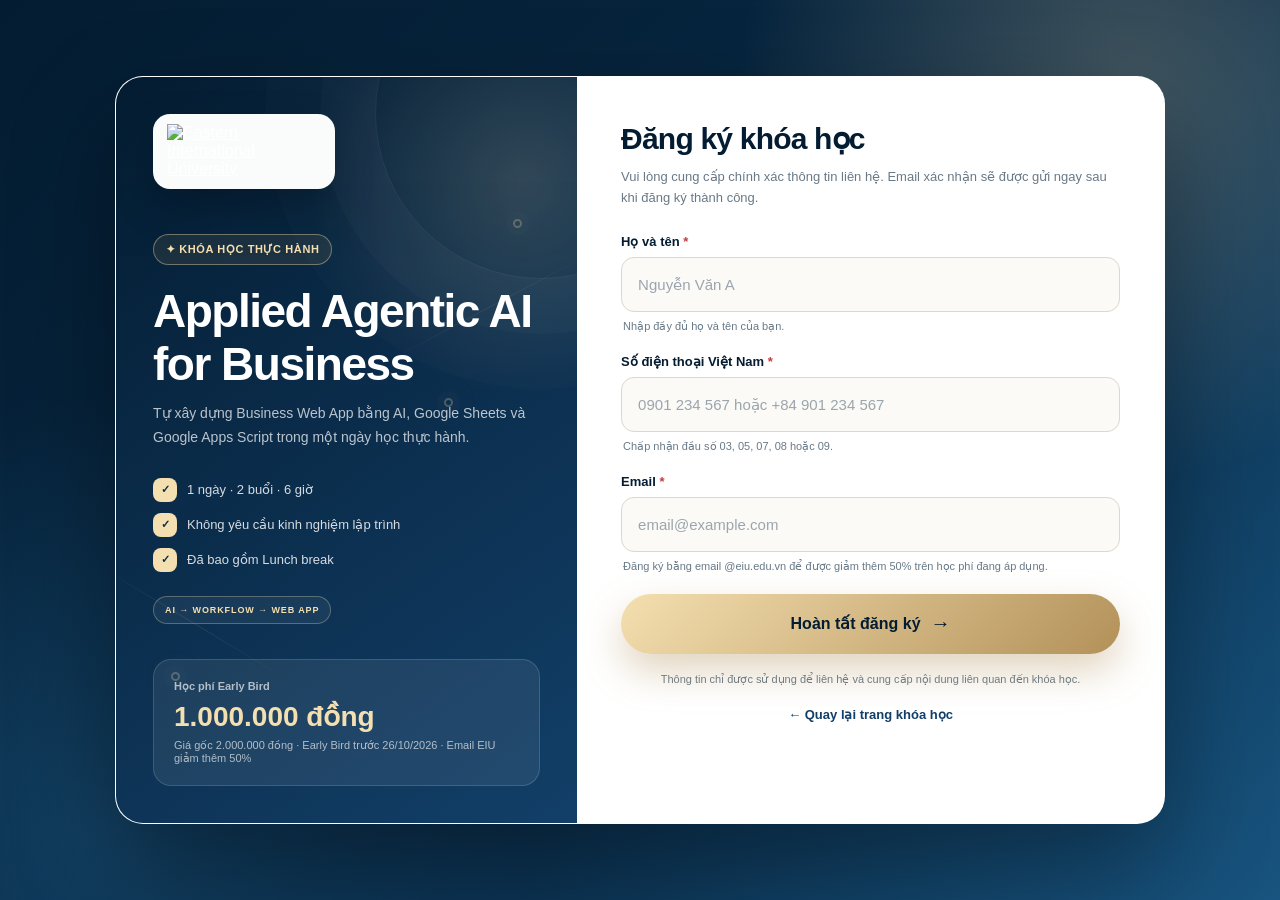
==== commit 97838fda: "Make the site plain and professional: drop decorative animation Remove floating, pulsing and hover-l" ====
--- a/public/register/index.html
+++ b/public/register/index.html
@@ -371,33 +371,6 @@
         opacity,
         text-shadow;
 
-      animation:
-        eiuOfferMoving
-        1.8s ease-in-out infinite;
-    }
-
-    @keyframes eiuOfferMoving {
-      0%,
-      100% {
-        transform:
-          translateX(0)
-          scale(1);
-
-        opacity: 0.78;
-        text-shadow: none;
-      }
-
-      50% {
-        transform:
-          translateX(7px)
-          scale(1.035);
-
-        opacity: 1;
-
-        text-shadow:
-          0 0 12px
-          rgba(244, 223, 176, 0.72);
-      }
     }
 
     .price-box.eiu-active {
@@ -407,23 +380,6 @@
       background:
         rgba(179, 145, 89, 0.17);
 
-      animation:
-        priceHighlight
-        0.55s ease;
-    }
-
-    @keyframes priceHighlight {
-      0% {
-        transform: scale(0.96);
-      }
-
-      60% {
-        transform: scale(1.025);
-      }
-
-      100% {
-        transform: scale(1);
-      }
     }
 
     /* FORM PANEL */
@@ -612,34 +568,8 @@
         opacity 0.2s ease;
     }
 
-    .submit-button::before {
-      content: "";
-
-      position: absolute;
-
-      top: 0;
-      bottom: 0;
-      left: -45%;
-
-      width: 38%;
-
-      background:
-        linear-gradient(
-          90deg,
-          transparent,
-          rgba(255, 255, 255, 0.55),
-          transparent
-        );
-
-      transform: skewX(-18deg);
-
-      animation:
-        buttonShine
-        3.2s ease-in-out infinite;
-    }
 
     .submit-button:hover:not(:disabled) {
-      transform: translateY(-3px);
 
       box-shadow:
         0 22px 46px
@@ -667,32 +597,6 @@
 
       font-size: 20px;
 
-      animation:
-        arrowMoving
-        1.15s ease-in-out infinite;
-    }
-
-    @keyframes buttonShine {
-      0%,
-      40% {
-        left: -45%;
-      }
-
-      70%,
-      100% {
-        left: 125%;
-      }
-    }
-
-    @keyframes arrowMoving {
-      0%,
-      100% {
-        transform: translateX(0);
-      }
-
-      50% {
-        transform: translateX(6px);
-      }
     }
 
     .spinner {
@@ -1121,11 +1025,6 @@
     .download-qr-button.visible,
     .manual-transfer-button.visible {
       display: inline-flex;
-    }
-
-    .download-qr-button:hover:not(:disabled),
-    .manual-transfer-button:hover:not(:disabled) {
-      transform: translateY(-2px);
     }
 
     .download-qr-button:hover:not(:disabled) {
@@ -1305,110 +1204,9 @@
 
       text-align: center;
 
-      transform:
-        translateY(18px)
-        scale(0.94);
-
-      transition:
-        transform 0.27s ease;
-    }
-
-    .discount-overlay.visible
-    .discount-popup {
-      transform:
-        translateY(0)
-        scale(1);
-    }
-
-    .confetti {
-      position: absolute;
-
-      inset: 0;
-
-      overflow: hidden;
-
-      pointer-events: none;
-    }
-
-    .confetti span {
-      position: absolute;
-
-      top: -20px;
-
-      width: 8px;
-      height: 15px;
-
-      border-radius: 3px;
-
-      background: var(--gold-600);
-
-      animation:
-        confettiFall
-        2.6s linear infinite;
-    }
-
-    .confetti span:nth-child(1) {
-      left: 8%;
-      animation-delay: 0.1s;
-    }
-
-    .confetti span:nth-child(2) {
-      left: 20%;
-      background: var(--navy-700);
-      animation-delay: 0.8s;
-    }
-
-    .confetti span:nth-child(3) {
-      left: 36%;
-      background: #e56868;
-      animation-delay: 0.3s;
-    }
-
-    .confetti span:nth-child(4) {
-      left: 52%;
-      background: #45a678;
-      animation-delay: 1.1s;
-    }
-
-    .confetti span:nth-child(5) {
-      left: 68%;
-      background: var(--gold-300);
-      animation-delay: 0.55s;
-    }
-
-    .confetti span:nth-child(6) {
-      left: 82%;
-      background: #2d7fb4;
-      animation-delay: 1.4s;
-    }
-
-    .confetti span:nth-child(7) {
-      left: 92%;
-      background: #e56868;
-      animation-delay: 0.25s;
-    }
-
-    @keyframes confettiFall {
-      0% {
-        opacity: 0;
-
-        transform:
-          translateY(-15px)
-          rotate(0);
-      }
-
-      15% {
-        opacity: 1;
-      }
-
-      100% {
-        opacity: 0;
-
-        transform:
-          translateY(330px)
-          rotate(540deg);
-      }
-    }
+    }
+
+
 
     .discount-icon {
       position: relative;
@@ -1437,24 +1235,6 @@
 
       font-size: 39px;
 
-      animation:
-        happyBounce
-        1.1s ease-in-out infinite;
-    }
-
-    @keyframes happyBounce {
-      0%,
-      100% {
-        transform:
-          translateY(0)
-          rotate(-2deg);
-      }
-
-      50% {
-        transform:
-          translateY(-7px)
-          rotate(2deg);
-      }
     }
 
     .discount-popup h2 {
@@ -1619,11 +1399,6 @@
       *,
       *::before,
       *::after {
-        animation-duration:
-          0.01ms !important;
-
-        animation-iteration-count:
-          1 !important;
 
         scroll-behavior:
           auto !important;
@@ -1647,15 +1422,15 @@
       height: 9px;
       border: 2px solid rgba(244, 223, 176, .75);
       border-radius: 50%;
+      opacity: .5;
       box-shadow:
         0 0 0 7px rgba(244, 223, 176, .035),
         0 0 24px rgba(244, 223, 176, .38);
-      animation: registerNodePulse 3.7s ease-in-out infinite;
     }
 
     .course-ai-network span:nth-child(1) { top: 19%; right: 12%; }
-    .course-ai-network span:nth-child(2) { top: 43%; right: 27%; animation-delay: .9s; }
-    .course-ai-network span:nth-child(3) { bottom: 19%; left: 12%; animation-delay: 1.8s; }
+    .course-ai-network span:nth-child(2) { top: 43%; right: 27%; }
+    .course-ai-network span:nth-child(3) { bottom: 19%; left: 12%; }
 
     .course-ai-network::before,
     .course-ai-network::after {
@@ -1670,7 +1445,7 @@
           rgba(244, 223, 176, .26),
           transparent
         );
-      animation: registerLineGlow 4.6s ease-in-out infinite;
+      opacity: .5;
     }
 
     .course-ai-network::before {
@@ -1683,7 +1458,6 @@
       bottom: 27%;
       left: -40px;
       transform: rotate(31deg);
-      animation-delay: 1.4s;
     }
 
     .course-content::after {
@@ -1700,19 +1474,8 @@
       letter-spacing: .9px;
     }
 
-    @keyframes registerNodePulse {
-      0%, 100% { transform: scale(.72); opacity: .28; }
-      50% { transform: scale(1.18); opacity: 1; }
-    }
-
-    @keyframes registerLineGlow {
-      0%, 100% { opacity: .15; }
-      50% { opacity: .78; }
-    }
-
   </style>
 
-  <link rel="stylesheet" href="/assets/motion.css">
 </head>
 
 <body>
@@ -1762,7 +1525,7 @@
 
           <div class="course-feature">
             <span class="feature-check">✓</span>
-            <span>1 ngày · 2 phiên · 6 giờ</span>
+            <span>1 ngày · 2 buổi · 6 giờ</span>
           </div>
 
           <div class="course-feature">
@@ -2027,7 +1790,7 @@
             id="successDiscount"
             class="success-discount"
           >
-            🎉 Email EIU được giảm thêm 50% học phí.
+            Email EIU được giảm thêm 50% học phí.
           </div>
 
           <div
@@ -2072,7 +1835,6 @@
               class="download-qr-button"
               type="button"
             >
-              <span aria-hidden="true">📱</span>
               <span>Lưu ảnh vào điện thoại</span>
             </button>
 
@@ -2176,23 +1938,10 @@
     <div class="discount-popup">
 
       <div
-        class="confetti"
-        aria-hidden="true"
-      >
-        <span></span>
-        <span></span>
-        <span></span>
-        <span></span>
-        <span></span>
-        <span></span>
-        <span></span>
-      </div>
-
-      <div
         class="discount-icon"
         aria-hidden="true"
       >
-        🎉
+        ✓
       </div>
 
       <h2 id="discountTitle">
@@ -2861,7 +2610,7 @@
 
       if (response.isEiu === true) {
         successDiscount.textContent =
-          '🎉 Email EIU giảm thêm 50%: học phí của bạn là ' +
+          'Email EIU giảm thêm 50%: học phí của bạn là ' +
           window.EiuCoursePricing.format(response.tuition) + '.';
       }
 
@@ -3078,7 +2827,7 @@
         setFieldSuccess(
           emailInput,
           emailHelp,
-          '🎉 Email EIU hợp lệ — bạn được giảm thêm 50% học phí.'
+          'Email EIU hợp lệ — bạn được giảm thêm 50% học phí.'
         );
       } else {
         setFieldSuccess(
@@ -4288,7 +4037,6 @@
     }
   </script>
 
-  <script src="/assets/interactions.js" defer></script>
 
 </body>
 </html>
